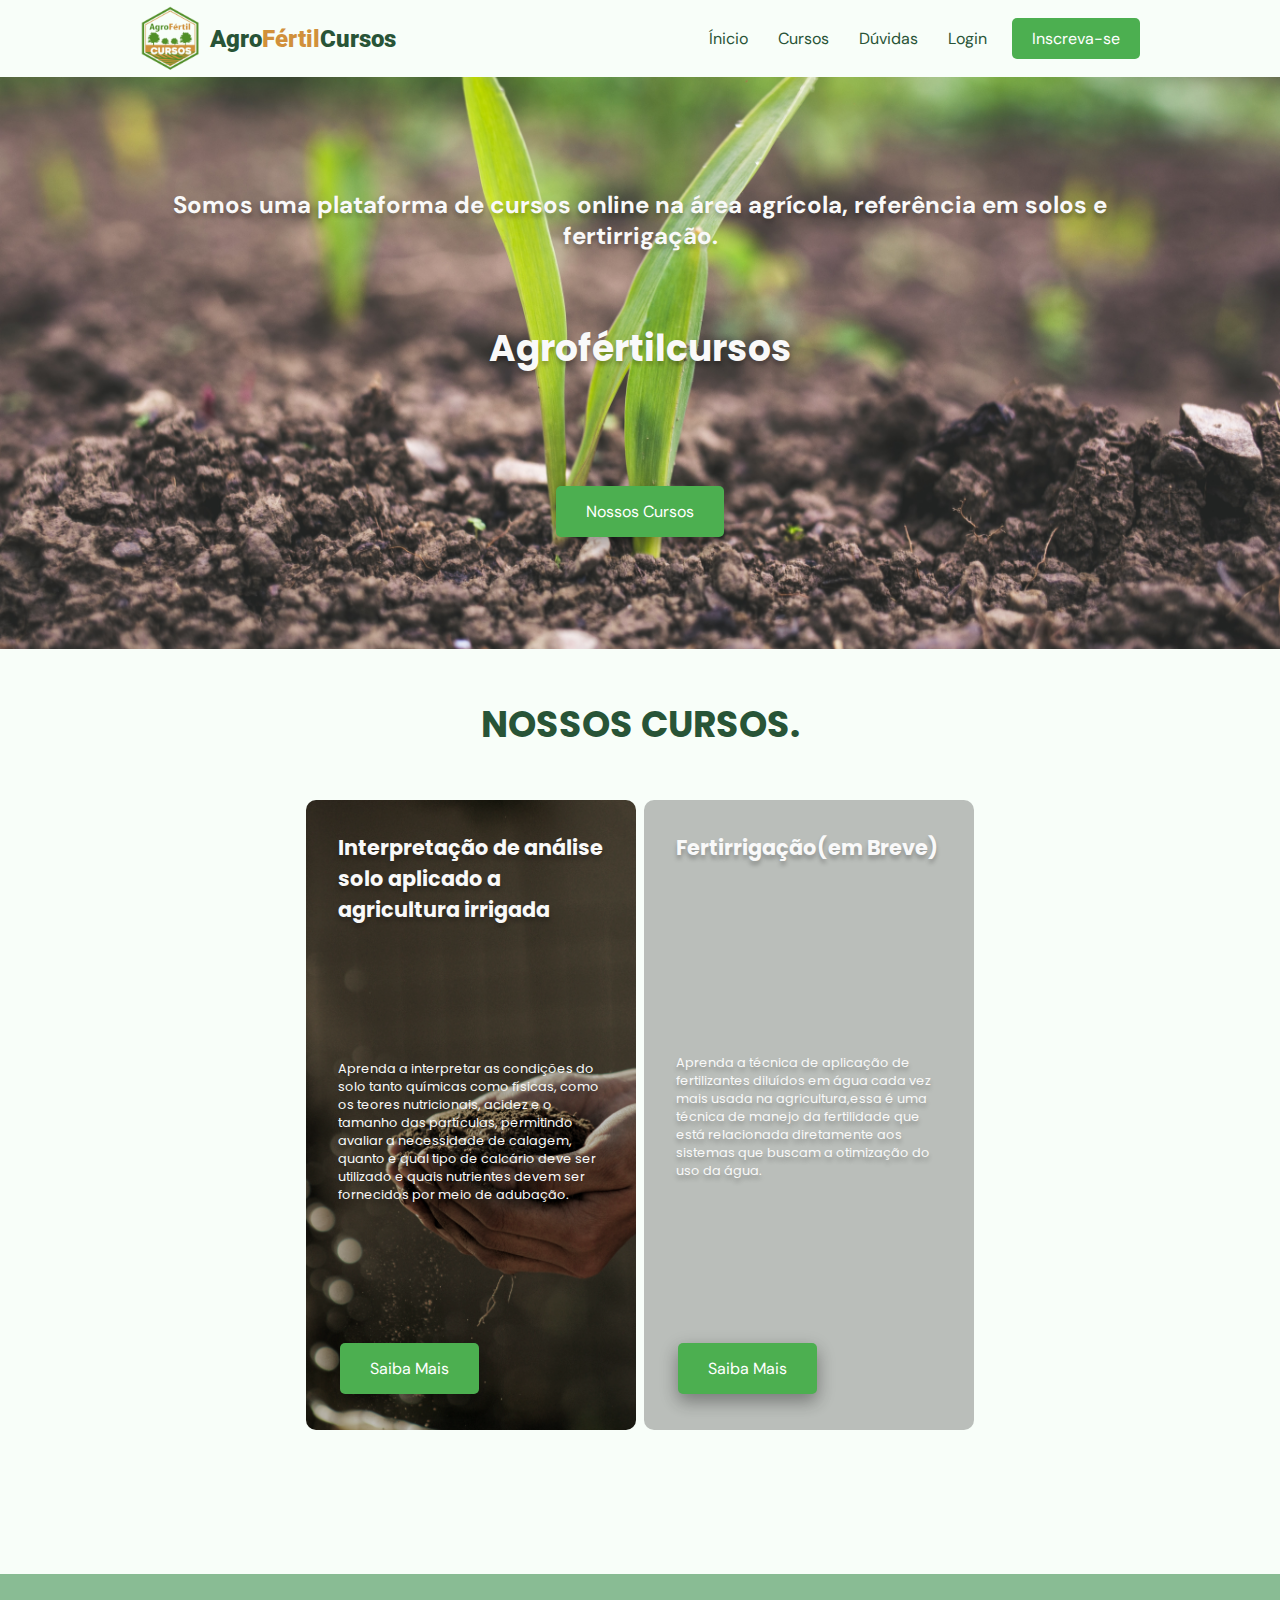
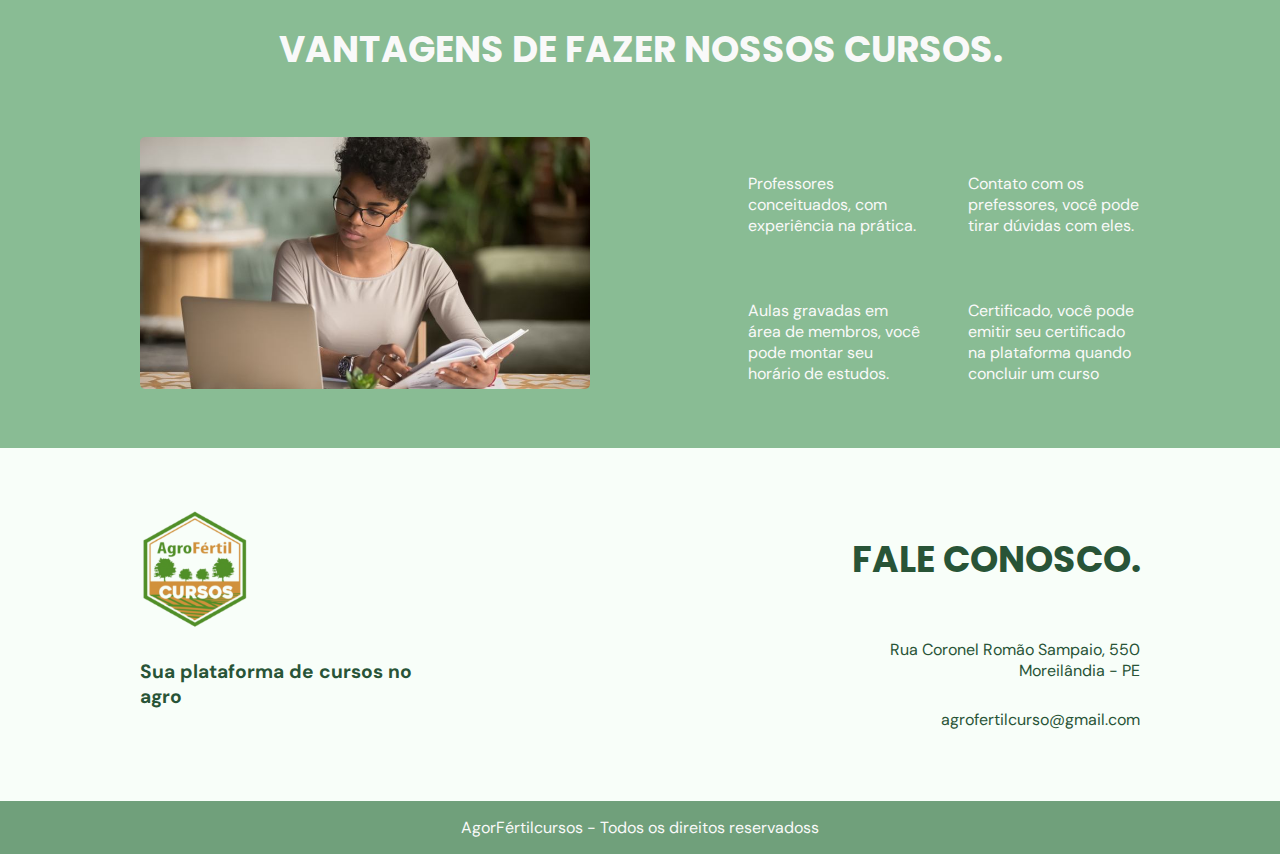
==== index.html @ 79784c2f "Add files via upload" ====
<!DOCTYPE html>
<html lang="en">
<head>
    <meta charset="UTF-8">
    <meta http-equiv="X-UA-Compatible" content="IE=edge">
    <meta name="viewport" content="width=device-width, initial-scale=1.0">
    <title>Agrofertilcursos</title>
    <link rel="stylesheet" href="https://unpkg.com/swiper@8/swiper-bundle.min.css"/>
    <link rel="shortcut icon" href="favicon.ico" type="image/x-icon">
    <link rel="stylesheet" href="style.css">
    <link rel="stylesheet" href="./Assets/imagens/icomoon-fonts/style.css">
    <link rel="preconnect" href="https://fonts.googleapis.com">
<link rel="preconnect" href="https://fonts.gstatic.com" crossorigin>
<link href="https://fonts.googleapis.com/css2?family=DM+Sans:ital,wght@0,500;0,700;1,400&family=Poppins:wght@400;500;700&display=swap" rel="stylesheet">
<link href="https://fonts.googleapis.com/css2?family=Lato:wght@900&display=swap" rel="stylesheet">
<link href="https://fonts.googleapis.com/css2?family=Roboto:wght@700&display=swap" rel="stylesheet">
</head>
<body>
    <header id="header">
        <nav class="container flex-row-spacebetween">
            <div class="flex-wrapper">            
                    <img class="logo" src="./Assets/imagens/logoAgrofertilcursos2.png" alt="logotipo_agrofetilcursos">
                    <p class="logo-label">
                        Agro<span>Fértil</span>Cursos
                    </p>
            </div>

            <div class="menu">
                <ul class="flex-row-spacebetween">
                    <li><a class="title" href="">Ínicio</a></li>
                    <li><a class="title" href="">Cursos</a></li>
                    <li><a class="title" href="">Dúvidas</a></li>
                    <li><a class="title"href="">Login</a></li>
                    <li><a class="title bg-button" href="">Inscreva-se</a></li>
                </ul>
            </div>
            
            <div class="toggle icon-menu"></div>
            <div class="toggle icon-close"></div>
        </nav>
    </header>


    <section class="section-padding" id="home">
        <div class="container flex-column-center">
            <h2>Somos uma plataforma de cursos online na área agrícola, referência em solos e fertirrigação.</h2>
            <h1>Agrofértilcursos</h1>
            <button>Nossos Cursos</button>
        </div>
    </section>



    <section class="section-padding" id="courses">
        <h1 class="page-title">Nossos Cursos.</h1>
        <div class="courses-container flex-row-center container">
            <div class="card card1">
                <h1 class="card-title">Interpretação de análise solo aplicado a agricultura irrigada</h1>
                <p class="card-description">Aprenda a interpretar as condições do solo tanto químicas como físicas, como os teores nutricionais, acidez e o tamanho das partículas, permitindo avaliar a necessidade de calagem, quanto e qual tipo de calcário deve ser utilizado e quais nutrientes devem ser fornecidos por meio de adubação.</p>
                <button class="card-button" onclick="location.href='./curso1.html';">Saiba Mais</button>
                </div>

            <div class="card card2">
                
                <h1 class="card-title">Fertirrigação(em Breve)<br><br></h1>
                <p class="card-description">Aprenda a técnica de aplicação de fertilizantes diluídos em água cada vez mais usada na agricultura,essa é uma técnica de manejo da fertilidade que está relacionada diretamente aos sistemas que buscam a otimização do uso da água.</p>
                <button class="card-button">Saiba Mais</button>
            </div>

        </div>
        
    </section>

    <section class="section-padding" id="advantages">
        <h1 class="page-title">Vantagens de fazer nossos Cursos.</h1>
        <div class="advantages-wrapper flex-row-center container">
            <img src="./Assets/imagens/advantages-and-disadvantages-of-online-learning.jpeg" alt="">

            <div class="flex-wrap-row-end">

                <div class="advantage-itens flex-wrap-column">
                    <i class="icon-check-circle-1-2"></i>
                    <p>Professores conceituados, com experiência na prática.
                    </p>
                </div>
                <div class="advantage-itens flex-wrap-column">
                    <i class="icon-check-circle-1-2"></i>
                    <p>Contato com os prefessores, você pode tirar dúvidas com eles.
                    </p>
                </div>
                <div class="advantage-itens flex-wrap-column">
                    <i class="icon-check-circle-1-2"></i>
                    <p>Aulas gravadas em área de membros, você pode montar seu horário de estudos.
                    </p>
                </div>
                <div class="advantage-itens flex-wrap-column">
                    <i class="icon-check-circle-1-2"></i>
                    <p>Certificado, você pode emitir seu certificado na plataforma quando concluir um curso
                    </p>
                    </div>
            </div>
        </div>
    </section>

    <footer>
        <div class="footer-wrapper container">
            <div class="footer">
                <img src="./Assets/imagens/logoAgrofertilcursos2.png" alt="">
                <h2 class="footer-subtitle">Sua plataforma de cursos no agro</h2>
                    <div class="flex-row-spacebetween">
                        <i class="icon-telegram icon"></i>
                    </div>
            </div>

            <div id="contact" class="flex-column-spacebetween">
                <h1>Fale Conosco.</h1>

                    <div class="flex-row-spacebetween">
                        <i class="icon-map-pin1 icon"></i>
                        <p>Rua Coronel Romão Sampaio, 550<br>
                    
                            Moreilândia - PE</p>
                            
                    </div>

                    <div class="flex-row-spacebetween">
                        <i class="icon-mail icon"></i>
                        <p>
                            agrofertilcurso@gmail.com
                            </p>

                        
                    </div>
                 
                
                
                
            </div>
        </div>
        <div class="rights">
            AgorFértilcursos - Todos os direitos reservadoss
        </div>
    </footer>
    <script src="https://unpkg.com/swiper@8/swiper-bundle.min.js"></script>
    <script src="main.js"></script>

</body>
</html>
---- style.css ----
/* ------- GLOBAL -------*/


:root {
    /* fonts*/
    --label-font:'Roboto', sans-serif;
    --subtitle-font:'DM Sans', sans-serif;
    --title-font:'Poppins', sans-serif;
    /* Color */
    --main-color:#285437;
    --aux-color:#d1903b;
    --bg-color:#f8fef9;
    --text-color:#f9f9f9;
    --text-color2:#525252;
}


* {
    margin: 0;
    padding: 0;
    box-sizing: border-box;
}  
a {
    text-decoration: none;  
}  

ul {
    list-style: none;  
}  

img {
    width: 100%;  
    height: auto;
}  

html {
    scroll-behavior: smooth;  
}

body{
    background-color: var(--bg-color);
}

.hide{
    display: none;
}

/* -------- LAYOUT ---------*/

.logo {
    width:17%;   
}    




.container {
    margin: 0 8.75rem;
    
   
    
}    

.page-title{
    color: var(--main-color);
    font-family: var(--title-font);
    text-align: center;
    margin-bottom:3rem;
    font-size:2.25rem;
    text-transform: uppercase;
    
}
button {
    border-radius: 5px;
    background-color: #4CAF50; /* Green */
    border: none;
    color: white;
    padding: 15px 30px;
    text-align: center;
    text-decoration: none;
    display: inline-block;
    font-family: var(--subtitle-font);
    font-size: 1rem;
    margin: 4px 2px;
    cursor: pointer;
    -webkit-transition-duration: 0.4s; /* Safari */
    transition-duration: 0.4s;
    box-shadow: 0 8px 16px 0 rgba(0,0,0,0.2), 0 6px 20px 0 rgba(0,0,0,0.19);
}
.flex-wrapper {
    display: flex;
    flex-direction: row;
    align-items: center;

}  

.flex-row-spacebetween{
    display: flex;
    flex-direction: row;
    justify-content:space-between;
    
}

.flex-column-spacebetween{
    display: flex;
    flex-direction: column;
    justify-content:space-between;
    align-items:center;
}

.flex-column-center {
    display: flex;
    flex-direction: column;
    justify-content:center;
    align-items: center;
}

.flex-row-center {
    display: flex;
    flex-direction: row;
    justify-content:center;
    align-items: center;
}

.flex-wrap-column{
    display: flex;
    flex-wrap: wrap;
    flex-direction: column;
}

.flex-wrap-column-end{
    display: flex;
    flex-direction: column;
    flex-wrap: wrap;
    justify-content:flex-end;
    
}

.flex-wrap-row-end{
    display: flex;
    flex-direction: row;
    flex-wrap: wrap;
    justify-content:flex-end;

}    

.card-title{
    font-family: var(--title-font);
    font-size: 1.3rem;
    color: var(--text-color);
    text-align: left;
    text-shadow: 0px 4px 4px rgba(0, 0, 0, 0.25);
}

.card-description {
    font-family: var(--title-font);
    font-size: 0.8rem;
    color: var(--text-color);
    color: var(--text-color);
    text-align: left;
    text-shadow: 0px 4px 4px rgba(0, 0, 0, 0.25);
    
}


.card {
    background: rgba(0, 0, 0, 0.25);
    background-blend-mode: darken;
    display: flex;
    flex-direction:column;
    width: 33%;
    justify-content:space-between;
    align-items: flex-start;
    background-size: cover;
    background-position: center;
    height:70vh;
    object-position: center;
    border-radius: 10px;
    padding: 2rem;
}  

.grid {
    display: grid;
    grid-template-columns: repeat(3,1fr);
    justify-content:space-between;
    gap:3rem;
    
}
/* ------ GLOBAL COMPONENTS ------*/
/* -------- NAVBAR ---------*/


ul {
    
    gap: 20px;
   
    ;
}

ul li {
    list-style: none;

}

ul li a {
    font-size: 1rem;
    font-family: var(--subtitle-font);
    color: var(--main-color);
    padding: 10px 5px
}


.logo-label{
    padding-left: 10px;
    font-family: var(--label-font);
    font-weight:900;
    font-size: 1.5rem;
    color: var(--main-color);
}
.logo-label span {
    color: var(--aux-color);
}

.bg-button{
    border-radius: 5px;
    background-color: #4CAF50; /* Green */
    border: none;
    color: white;
    padding:10px 20px;

}


nav {
    margin: 0;
    padding: 5px 0;
    align-items:center;
}   

nav .icon-menu {
    display: none;
  }
nav .icon-close {
    display: none;
}



/* -------- Footer -------- */


.footer img{
    width: 35%;
    }
    
    .footer {
        max-width: 31%;
    }
    
    .footer-wrapper{
        display: flex;
        flex-direction: row;
        flex-wrap: wrap;
        justify-content: space-between;
       
        margin-top: 3.75rem;
        margin-bottom:3.75rem;
    
    }
    
    .footer-subtitle {
        color:var(--main-color);
        font-family: var(--subtitle-font);
        margin-top: 1.5rem;
        font-size: 1.2rem;
    }
    
    .rights {
        font-family: var(--subtitle-font);
        font-size: 1rem;
        background-color:#70A07b;
        padding: 1rem;
        text-align: center;
        color:#f9f9f9;
    }
    
    .icon {
        font-size:1.5rem;
        padding:1rem 0;
        padding-right: 1.5rem;
        color: var(--main-color);
    }
    
    
    
    #contact {
        align-items: stretch;
    }
    
    #contact h1 {
        text-align: right;
        font-family: var(--title-font);
        color: var(--main-color);
        padding-top: 1.5rem;
        padding-bottom: 1.5rem;
        font-size: 2.25rem;
        text-transform: uppercase;
    }
    
    .contact-flex {
        display: flex;
        flex-direction:row;
        justify-content: space-between;
        align-items: center;
    }
    
    #contact p{
        color: var(--main-color);
        text-align:right;
        font-family: var(--subtitle-font);
    }
    




/* ------- PAGE 1 ----------*/
/* -------  HOME -----------*/

#home {
    background: url(./Assets/imagens/roman-synkevych-fjj7lVpCxRE-unsplash.jpeg);
    background-size: cover;
    background-position: center;
    max-width: 100%;
    height:fit-content;
    color: var(--text-color);
    padding: 3rem 0;
}    

 

#home h2 {
    text-align: center;
    font-size: 1.5rem;
    font-family: var(--subtitle-font);
    text-shadow: 0px 4px 4px rgba(0, 0, 0, 0.25);
    margin-top:4rem;
}    
#home h1 {
    font-size: 2.25rem;
    font-family: var(--title-font);
    margin-top: 4.375rem;
    text-shadow: 0px 4px 4px rgba(0, 0, 0, 0.25);
}    

#home button {
    margin-top:6.875rem;
    margin-bottom: 4rem;
    
}    



/* -------------- About our Courses ------------ */
#courses{
    padding: 3rem 0;
}

.courses-container {
    
    gap: 0.5rem;
    margin-bottom:6rem;
}   

.card1{
    background-image: url("./Assets/imagens/gabriel-jimenez-jin4W1HqgL4-unsplash.jpeg");
}
.card2{
    background-image: url("./Assets/imagens/markus-spiske-sFydXGrt5OA-unsplash.jpeg");
}

/*----------  Advantages -----------*/

#advantages {
    background-color: #89BC94;
    padding: 3.0rem 0;
}  

#advantages .page-title{
    color:var(--text-color);
}

.advantage-itens p {
    font-size: 1rem;
    color: var(--text-color);
    font-family: var(--subtitle-font);
}
 

.advantage-itens {
    
    max-width: 40%;
    padding-left: 3rem;
    margin: 1rem 0;
      
}    
.advantage-itens i{
    font-size: 3rem;
    margin-bottom: 2rem;
    color:#ffd953;
}    

.advantages-wrapper img {
    width: 45%;
    border-radius:5px;
}  

/*--------- PAGE 2 --------*/
/* ---------- Course ---------------*/
#course {
    padding: 3rem 0;
}

#course h1 {
    text-align: center;
    font-size: 1.5rem;
    font-family: var(--title-font);
    margin:0 0rem 0rem 0;
    text-transform: uppercase;
    color: var(--main-color);
}

#course p {
  
    text-align: center;
    font-size: 1rem;
    font-family: var(--subtitle-font);
    color: var(--main-color);
    margin:2.81rem 0;
}



.course-item-container{
    
    width: 40%;
    margin-left:3.5rem;
}

iframe {
    padding: 3rem 0;
}

/* ------ Learn -------- */
#learn {
    background-color: #89BC94;
    padding: 3.0rem 0;
}

#learn .page-title{
    color:var(--text-color);
}


.learn-itens p {
    font-size: 1rem;
    color: var(--text-color);
    font-family: var(--subtitle-font);
    padding-bottom: 1rem;;
}

.learn-itens i{
    font-size: 3rem;
    margin-bottom: 1rem;
    color:#ffd953;
}    



/* professioanls */

#professionals{
    padding: 3.0rem 0;

}

#teacher-container{
    gap:9rem;
}

.professionals h3{

    text-align: center;
    font-size: 1.5rem;
    font-family: var(--title-font);
    margin:1.5rem 0rem 1.5rem 0;
    color: var(--main-color);
}

.professionals p{

    text-align: left;
    font-size: 1rem;
    font-family: var(--subtitle-font);
    margin:0rem 0rem 0rem 0;
    color: var(--main-color);
}




.teacher {
    width:60vh;
}

/* testemonials */

#testemonials {
    padding: 3rem 0;
    background:#effcf2;
}

video {
    height:50vh;
    align-items:center;
}

.testemonial-card{
    margin: 0 auto;
    border: 1px solid green;
    box-shadow: 0px 0px 12px rgba(0, 0, 0, 0.08);
}

.testemonial-title{
    font-size: 1.3rem;
    font-family: var(--subtitle-font);
    padding:0.9rem 0rem 1.5rem 0;
    color: var(--main-color);

}

.swiper-slide {
    height: auto;
    padding: 1rem 1rem;
  }
  
  .swiper-pagination-bullet {
    margin: 0.5rem 0;
    width: 0.75rem;
    height: 0.75rem;
  }
  
  .swiper-pagination-bullet-active {
    background: var(--main-color);
  }

  /* question */

  #questions {
    padding: 3rem 0;  
    background-color: #89BC94;
  }

  #questions .page-title{
      color: var(--text-color);
  }

  .question-container {
      text-align: center;
      width:70%;
      margin:0 9.75rem;
      background-color:#c4c4c4;
      border-radius: 5px;
      
  }

  .question h1{
      font-size: 1.3rem;
      text-transform: uppercase;
      padding:1.2rem;
      font-family: var(--title-font);
      color:#525252;
  }
  .question p{
    font-size: 1rem;
    text-transform: uppercase;
    padding:1.5rem 5rem;
    font-family: var(--title-font);
    background-color: #eaeaea;
}

/* ------ MEDIA QUERIES -------------------------------- */

@media (max-width:1024px) {

    .flex-row-spacebetween{
        flex-direction: column;
        align-items:center;
        justify-content:center;
    }

    .container{
        margin: 1.5rem;
    }

    .course-item-container{
        margin: 0 1rem 3rem 1rem;
    }

   
    
    .grid {
        display: grid;
        grid-template-columns: 1fr;
        justify-content: space-between;
        gap: 3rem;
    }

    #teacher-container {
        gap: 4rem;
    }

    .question-container {
        text-align: center;
        width: 100%;
        background-color: #c4c4c4;
        border-radius: 5px;
    }

    .footer-wrapper {
        display: flex;
        flex-direction: column;
        flex-wrap: wrap;
        justify-content: space-around;
        margin-top: 3.75rem;
        margin-bottom: 3.75rem;
        align-content: center;
    }

    .footer {
        max-width: 100%;
        text-align: center;
    }

    .footer img {
        width: 35%;
        text-align: center;
        justify-content: center;
    }

    footer .flex-row-spacebetween {
        flex-direction: row;
    }

    #contact p {
        color: var(--main-color);
        text-align: center;
        font-family: var(--subtitle-font);
    }

    .teacher {
        width: 40vh;
    }

    .course-item-container {
        width: 100%;
       
    }

    iframe {
        width: 100%;
    }

    video {
        height: 30vh;
        align-items: center;
    }

    .flex-row-center {
        display: flex;
        flex-direction: column;
        justify-content: center;
        align-items: center;
    }

    .card {
        width: 100%;
    }

    .advantages-wrapper img {
        width: 100%;
        border-radius: 5px;
        margin-bottom: 1rem;
    }
    .flex-wrap-row-end {
        display: flex;
        flex-direction: column;
        flex-wrap: wrap;
        justify-content: center;
    }

    .flex-wrap-column {
        display: flex;
        flex-wrap: wrap;
        flex-direction: column;
    }

    .advantage-itens {
        max-width: 100%;
        padding-left: 1rem;
        margin: 1rem 0;
    }

    nav.container.flex-row-spacebetween {
        flex-direction: row;
    }

    nav ul li a {
        transition: color 0.2s;
        position: relative;
        font-size: 1.5rem;
      }
      
   

      .menu {
        opacity: 0;
        visibility: hidden;
        top: -20rem;
        transition: 0.5s;
      }
      
      .menu ul {
        display: none;
      }
      
      nav.show .menu {
        opacity: 1;
        visibility: visible;
        background: var(--bg-color);
        height: 100vh;
        width: 100vw;
        position: fixed;
        top: 0;
        left: 0;
        display: grid;
        place-content: center;
      }
      
      nav.show .menu ul {
        display: grid;
        gap: 40px;
      }
      nav.show ul.grid {
        gap: 4rem;
      }
      
      .toggle {
        color: var(--main-color);
        font-size: 1.5rem;
        cursor: pointer;
      }
      nav .icon-menu{
          display: flex;
        
      }


      nav .icon-close {
        display: flex;
        visibility: hidden;
        opacity: 0;
        position: absolute;
        top: 1.5rem;
        right: 1.5rem;
        transition: 0.5s;
      }
      
      nav.show div.icon-close {
        visibility: visible;
        opacity: 1;
        top: 1.5rem;
      }

      ul li {
        list-style: none;
        text-align: center;
    }
      
}
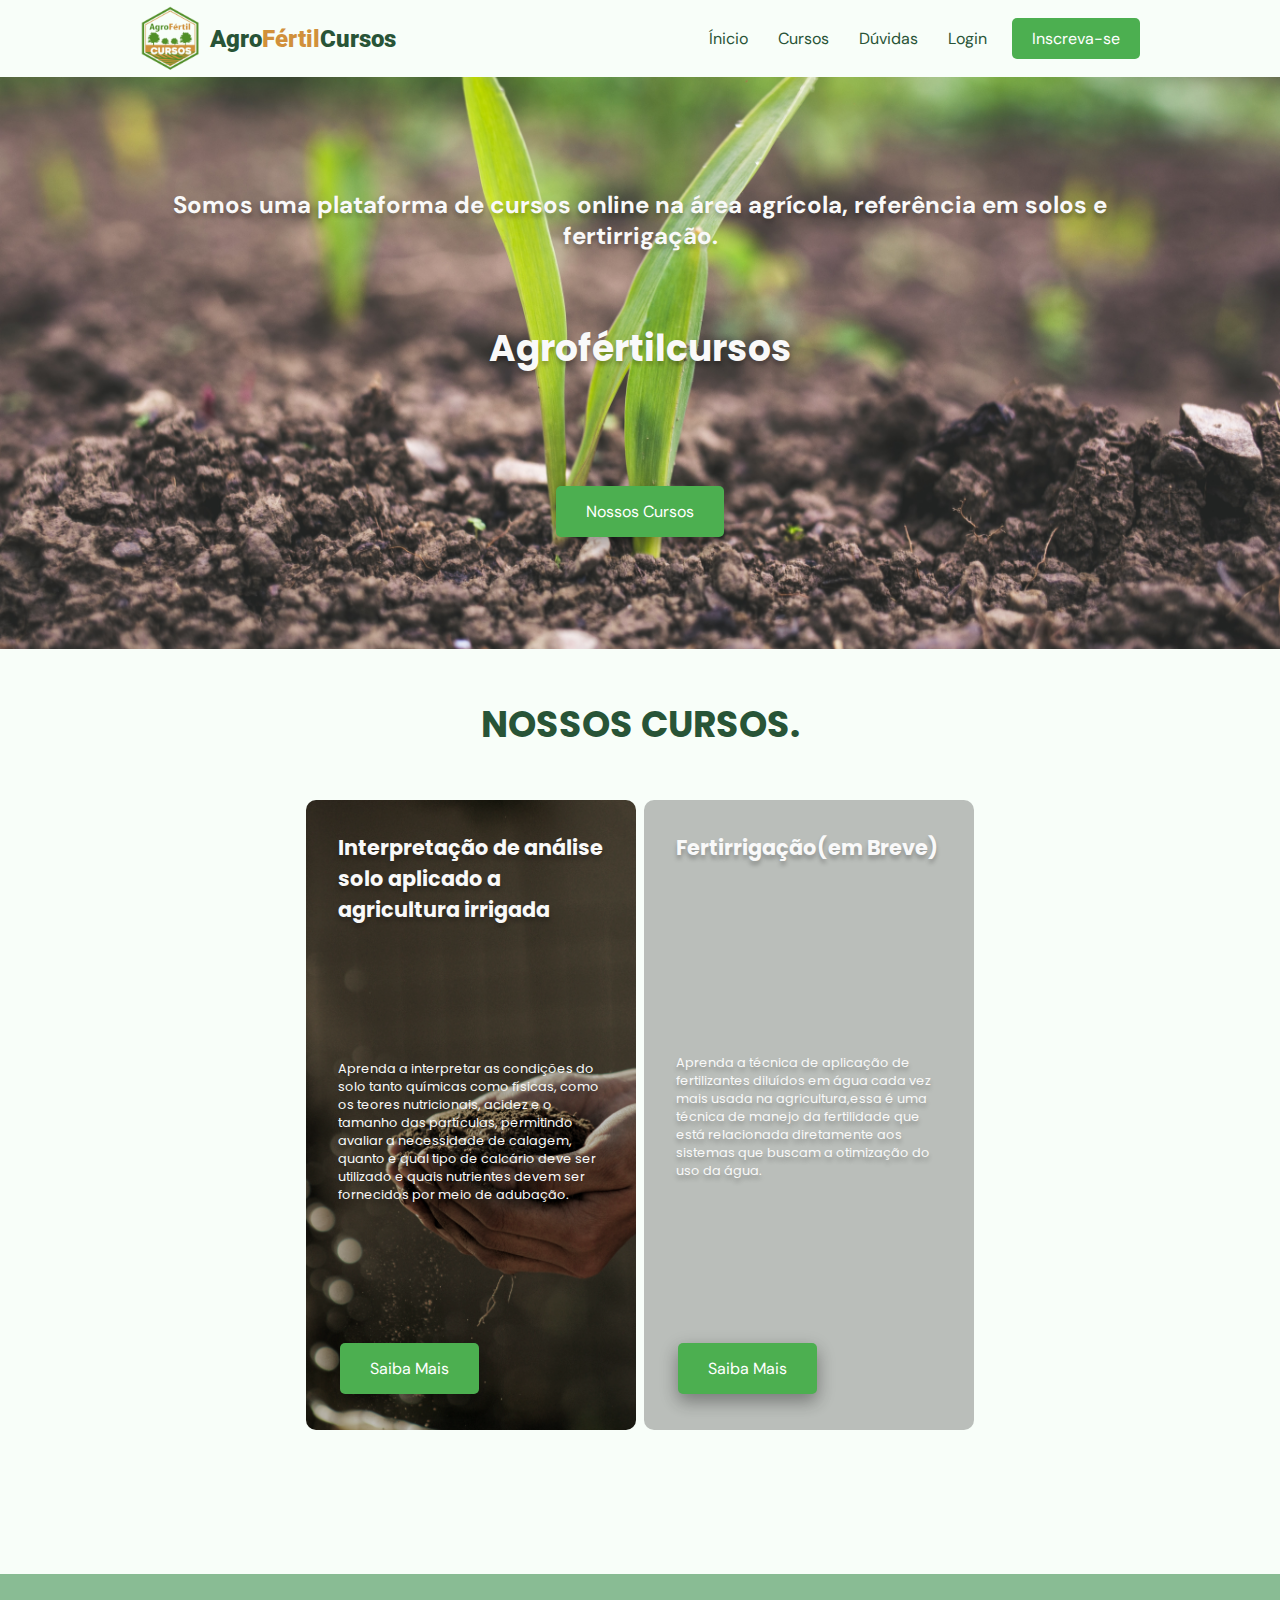
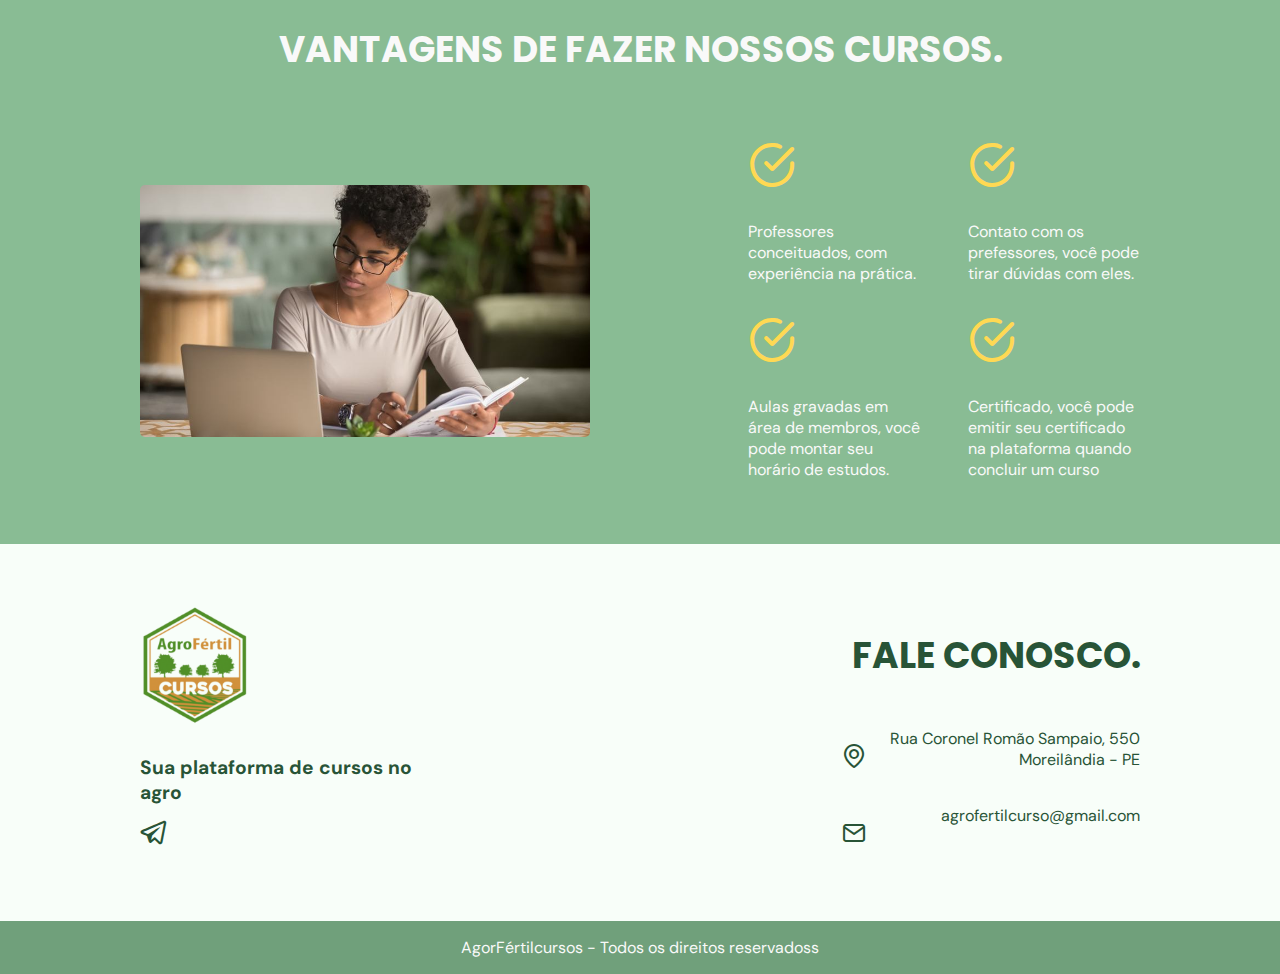
==== commit 1d2b0a84: "Update index.html" ====
--- a/index.html
+++ b/index.html
@@ -8,7 +8,7 @@
     <link rel="stylesheet" href="https://unpkg.com/swiper@8/swiper-bundle.min.css"/>
     <link rel="shortcut icon" href="favicon.ico" type="image/x-icon">
     <link rel="stylesheet" href="style.css">
-    <link rel="stylesheet" href="./Assets/imagens/icomoon-fonts/style.css">
+    <link rel="stylesheet" href="./Assets/imagens/Icomoon-fonts/style.css">
     <link rel="preconnect" href="https://fonts.googleapis.com">
 <link rel="preconnect" href="https://fonts.gstatic.com" crossorigin>
 <link href="https://fonts.googleapis.com/css2?family=DM+Sans:ital,wght@0,500;0,700;1,400&family=Poppins:wght@400;500;700&display=swap" rel="stylesheet">
@@ -145,4 +145,4 @@
     <script src="main.js"></script>
 
 </body>
-</html>+</html>
--- a/Assets/imagens/Icomoon-fonts/style.css
+++ b/Assets/imagens/Icomoon-fonts/style.css
@@ -0,0 +1,75 @@
+@font-face {
+  font-family: 'icomoon';
+  src:  url('fonts/icomoon.eot?s52rv4');
+  src:  url('fonts/icomoon.eot?s52rv4#iefix') format('embedded-opentype'),
+    url('fonts/icomoon.ttf?s52rv4') format('truetype'),
+    url('fonts/icomoon.woff?s52rv4') format('woff'),
+    url('fonts/icomoon.svg?s52rv4#icomoon') format('svg');
+  font-weight: normal;
+  font-style: normal;
+  font-display: block;
+}
+
+[class^="icon-"], [class*=" icon-"] {
+  /* use !important to prevent issues with browser extensions that change fonts */
+  font-family: 'icomoon' !important;
+  speak: never;
+  font-style: normal;
+  font-weight: normal;
+  font-variant: normal;
+  text-transform: none;
+  line-height: 1;
+
+  /* Better Font Rendering =========== */
+  -webkit-font-smoothing: antialiased;
+  -moz-osx-font-smoothing: grayscale;
+}
+
+.icon-check-circle-1-2:before {
+  content: "\e900";
+}
+.icon-telegram:before {
+  content: "\e901";
+}
+.icon-instagram1:before {
+  content: "\e903";
+}
+.icon-mail1:before {
+  content: "\e904";
+}
+.icon-map-pin1:before {
+  content: "\e905";
+}
+.icon-menu1:before {
+  content: "\e90b";
+}
+.icon-whatsapp1:before {
+  content: "\e90c";
+}
+.icon-youtube1:before {
+  content: "\e90f";
+}
+.icon-close:before {
+  content: "\e902";
+}
+.icon-facebook:before {
+  content: "\e906";
+}
+.icon-instagram:before {
+  content: "\e907";
+}
+.icon-mail:before {
+  content: "\e908";
+}
+.icon-map-pin:before {
+  content: "\e909";
+}
+.icon-menu:before {
+  content: "\e90a";
+}
+.icon-whatsapp:before {
+  content: "\e90d";
+}
+.icon-youtube:before {
+  content: "\e90e";
+}
